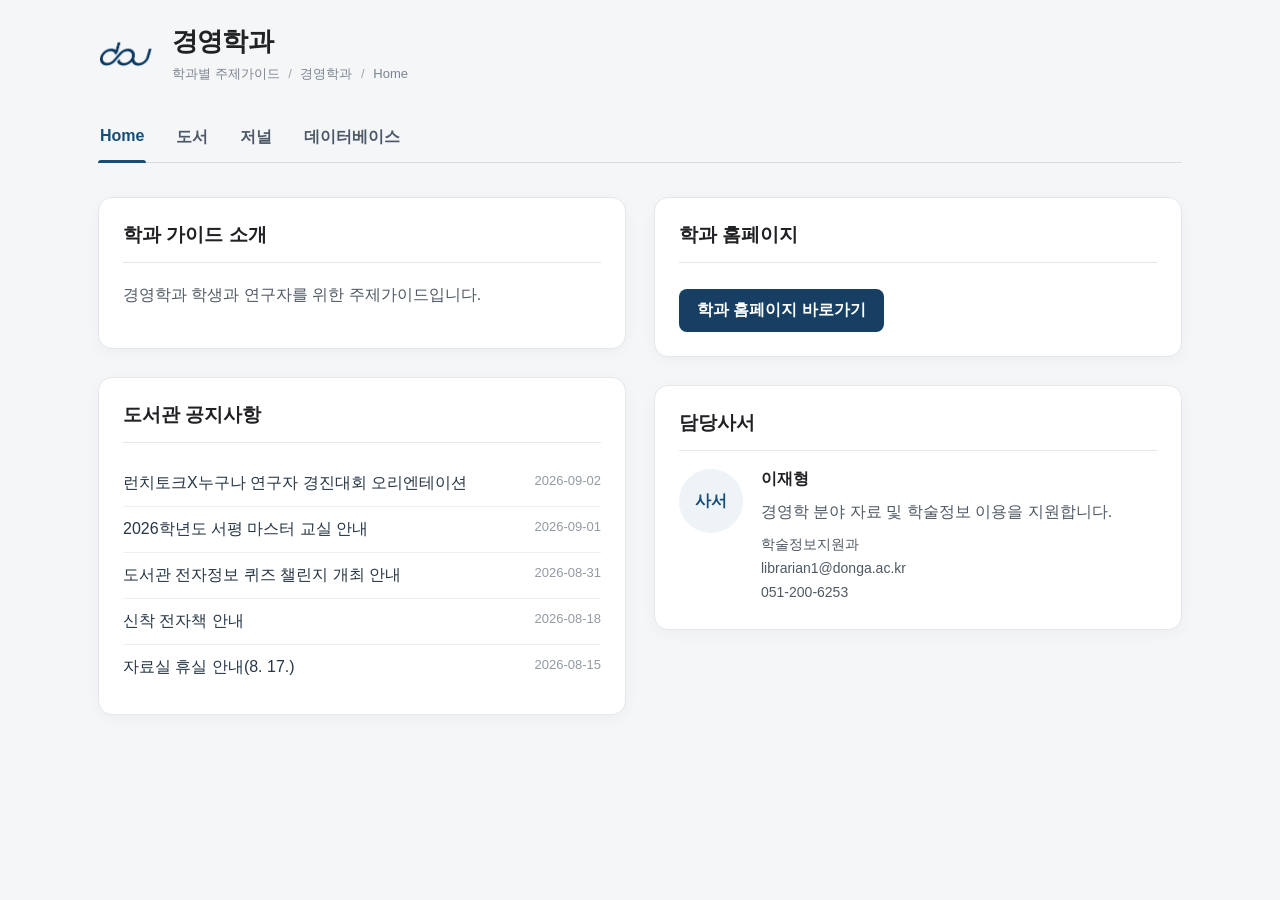
==== public/guide/business-administration/index.html @ 9e4f4339 "Initial subject guide prototype" ====
<!DOCTYPE html>
<html lang="ko">
<head>
    <meta charset="UTF-8">
    <meta name="viewport" content="width=device-width, initial-scale=1.0">

    <title>
경영학과 주제가이드
</title>

    <link rel="stylesheet" href="/static/css/style.css">
</head>

<body>

    <div class="site-container">

        <header class="site-header">

            <div class="guide-title-wrap">
                <div class="guide-logo">
                    <img src="/static/images/logo.png" alt="동아대학교">
                </div>

                <div>
                    <h1 class="guide-title">경영학과</h1>

                    <div class="breadcrumb">
                        학과별 주제가이드
                        <span>/</span>
                        경영학과
                        <span>/</span>
                        
Home

                    </div>
                </div>
            </div>

                <nav class="guide-nav">
                    <a href="/guide/business-administration/"
                    class="
active
">
                        Home
                    </a>

                    <a href="/guide/business-administration/book/"
                    class="">
                        도서
                    </a>

                    <a href="/guide/business-administration/journal/"
                    class="">
                        저널
                    </a>

                    <a href="/guide/business-administration/database/"
                    class="">
                        데이터베이스
                    </a>
             </nav>

        </header>

        <main class="main-content">
            

<div class="home-grid">

    <div class="home-column">

        <section class="content-card">
            <h2>학과 가이드 소개</h2>

            <p>
                경영학과 학생과 연구자를 위한 주제가이드입니다.
            </p>
        </section>


        <section class="content-card">
            <h2>도서관 공지사항</h2>

            <ul class="notice-list">

                
                <li>
                    <a
                        href="https://library.donga.ac.kr/community/notice/?pid=37751"
                        target="_blank"
                        rel="noopener"
                    >
                        런치토크X누구나 연구자 경진대회 오리엔테이션
                    </a>

                    <span>
                        2026-09-02
                    </span>
                </li>
                
                <li>
                    <a
                        href="https://library.donga.ac.kr/community/notice/?pid=37622"
                        target="_blank"
                        rel="noopener"
                    >
                        2026학년도 서평 마스터 교실 안내
                    </a>

                    <span>
                        2026-09-01
                    </span>
                </li>
                
                <li>
                    <a
                        href="https://library.donga.ac.kr/community/notice/?pid=37698"
                        target="_blank"
                        rel="noopener"
                    >
                        도서관 전자정보 퀴즈 챌린지 개최 안내
                    </a>

                    <span>
                        2026-08-31
                    </span>
                </li>
                
                <li>
                    <a
                        href="https://library.donga.ac.kr/community/notice/?pid=37528"
                        target="_blank"
                        rel="noopener"
                    >
                        신착 전자책 안내
                    </a>

                    <span>
                        2026-08-18
                    </span>
                </li>
                
                <li>
                    <a
                        href="https://library.donga.ac.kr/community/notice/?pid=37546"
                        target="_blank"
                        rel="noopener"
                    >
                        자료실 휴실 안내(8. 17.)
                    </a>

                    <span>
                        2026-08-15
                    </span>
                </li>
                

            </ul>
        </section>

    </div>


    <div class="home-column">

        <section class="content-card">
            <h2>학과 홈페이지</h2>

            <p>
                
            </p>

            <a
                class="primary-button"
                href="https://bus.donga.ac.kr/"
                target="_blank"
                rel="noopener"
            >
                학과 홈페이지 바로가기
            </a>
        </section>


        <section class="content-card">
            <h2>담당사서</h2>

            <div class="librarian-info">

                <div class="librarian-avatar">
                    사서
                </div>

                <div>
                    <strong>
                        이재형
                    </strong>

                    <p>
                        경영학 분야 자료 및 학술정보 이용을 지원합니다.
                    </p>

                    <p class="librarian-contact">
                        학술정보지원과<br>
                        librarian1@donga.ac.kr<br>
                        051-200-6253
                    </p>
                </div>

            </div>
        </section>

    </div>

</div>


        </main>

    </div>

</body>
</html>
---- static/css/style.css ----
* {
    box-sizing: border-box;
}


/* -------------------------
   기본
------------------------- */

body {
    margin: 0;

    font-family:
        -apple-system,
        BlinkMacSystemFont,
        "Segoe UI",
        "Noto Sans KR",
        Arial,
        sans-serif;

    background: #f4f6f8;
    color: #202124;
}

.site-container {
    max-width: 1140px;
    margin: 0 auto;
    padding: 24px 28px 60px;
}


/* -------------------------
   상단 영역
------------------------- */

.site-header {
    margin-bottom: 34px;
}

.guide-title-wrap {
    display: flex;
    align-items: center;
    gap: 18px;
}

.guide-logo {
    width: 56px;
    flex-shrink: 0;
}

.guide-logo img {
    display: block;
    width: 56px;
    height: auto;
}

.guide-title {
    margin: 0;

    font-size: 26px;
    font-weight: 700;

    letter-spacing: -0.8px;
}

.breadcrumb {
    margin-top: 6px;

    font-size: 13px;
    color: #7b8490;
}

.breadcrumb span {
    margin: 0 5px;
    color: #a0a6ad;
}


/* -------------------------
   상단 탭 메뉴
------------------------- */

.guide-nav {
    display: flex;
    gap: 28px;

    margin-top: 32px;

    border-bottom: 1px solid #d9dde2;
}

.guide-nav a {
    position: relative;

    display: inline-block;

    padding: 12px 2px 14px;

    font-size: 16px;
    font-weight: 600;

    color: #4d5966;

    text-decoration: none;
}

.guide-nav a:hover {
    color: #174e78;
}

.guide-nav a.active {
    color: #174e78;
}

.guide-nav a.active::after {
    content: "";

    position: absolute;

    left: 0;
    right: 0;
    bottom: -1px;

    height: 3px;

    background: #174e78;

    border-radius: 3px 3px 0 0;
}


/* -------------------------
   본문 공통
------------------------- */

.main-content {
    width: 100%;
}

.content-section {
    background: #ffffff;

    border: 1px solid #e4e7eb;
    border-radius: 14px;

    padding: 24px;

    box-shadow:
        0 4px 16px rgba(0, 0, 0, 0.035);
}

.content-section h2 {
    margin-top: 0;
    font-size: 20px;
}


/* -------------------------
   공통 카드
------------------------- */

.content-card {
    background: #ffffff;

    border: 1px solid #e4e7eb;
    border-radius: 14px;

    padding: 24px;

    box-shadow:
        0 4px 16px rgba(0, 0, 0, 0.035);
}

.content-card h2 {
    margin: 0 0 18px;
    padding-bottom: 14px;

    font-size: 19px;
    font-weight: 700;

    border-bottom: 1px solid #e5e8eb;
}

.content-card p {
    line-height: 1.7;
    color: #4f5964;
}


/* -------------------------
   Home
------------------------- */

.home-grid {
    display: grid;

    grid-template-columns:
        minmax(0, 1fr)
        minmax(0, 1fr);

    gap: 28px;

    align-items: start;
}

.home-column {
    display: flex;
    flex-direction: column;
    gap: 28px;
}


/* -------------------------
   공지사항
------------------------- */

.notice-list {
    list-style: none;

    margin: 0;
    padding: 0;
}

.notice-list li {
    display: flex;

    justify-content: space-between;
    gap: 20px;

    padding: 12px 0;

    border-bottom: 1px solid #edf0f2;
}

.notice-list li:last-child {
    border-bottom: 0;
}

.notice-list a {
    color: #263645;
    text-decoration: none;
}

.notice-list a:hover {
    text-decoration: underline;
}

.notice-list span {
    flex-shrink: 0;

    font-size: 13px;
    color: #929aa3;
}


/* -------------------------
   버튼
------------------------- */

.primary-button {
    display: inline-block;

    margin-top: 8px;

    padding: 11px 18px;

    background: #173f63;
    color: #ffffff;

    border-radius: 8px;

    font-weight: 600;

    text-decoration: none;
}

.primary-button:hover {
    background: #102f4c;
}


/* -------------------------
   담당사서
------------------------- */

.librarian-info {
    display: flex;

    gap: 18px;

    align-items: flex-start;
}

.librarian-avatar {
    display: flex;

    align-items: center;
    justify-content: center;

    flex: 0 0 64px;

    height: 64px;

    border-radius: 50%;

    background: #eef3f7;

    color: #174e78;
    font-weight: 700;
}

.librarian-info p {
    margin: 8px 0 0;
}

.librarian-contact {
    font-size: 14px;
    color: #68737e;
}


/* -------------------------
   저널 페이지 소개
------------------------- */

.page-intro {
    margin-bottom: 20px;
}

.page-intro p {
    margin: 0;

    font-size: 20px;
    line-height: 1.6;

    color: #202124;
}


/* -------------------------
   저널 페이지 레이아웃
------------------------- */

.journal-layout {
    display: grid;

    grid-template-columns:
        minmax(0, 1fr)
        minmax(0, 1fr);

    gap: 44px;

    align-items: start;
}

.journal-left,
.journal-right {
    display: flex;
    flex-direction: column;

    gap: 28px;
}


/* -------------------------
   저널 검색
------------------------- */

.journal-search-card {
    min-height: 165px;
}

.card-description {
    margin: 0 0 16px;

    font-size: 14px;
    color: #68737e;
}

.journal-search-form {
    display: flex;

    width: 100%;
}

.journal-search-form input[type="text"] {
    flex: 1;

    min-width: 0;

    padding: 13px 14px;

    border: 1px solid #cfd6dd;
    border-right: 0;

    border-radius: 8px 0 0 8px;

    background: #ffffff;

    font-size: 14px;

    outline: none;
}

.journal-search-form input[type="text"]:focus {
    border-color: #174e78;
}

.journal-search-form button {
    flex: 0 0 72px;

    border: 0;

    border-radius: 0 8px 8px 0;

    background: #173f63;
    color: #ffffff;

    font-size: 14px;
    font-weight: 600;

    cursor: pointer;
}

.journal-search-form button:hover {
    background: #102f4c;
}


/* -------------------------
   저널 카드 그리드
------------------------- */

.journal-card-grid {
    display: grid;

    grid-template-columns:
        repeat(2, minmax(0, 1fr));

    gap: 14px;
}

.journal-card {
    display: block;

    padding: 17px 16px;

    background: #ffffff;

    border: 1px solid #dfe5ea;
    border-radius: 11px;

    color: inherit;

    text-decoration: none;

    transition:
        border-color 0.15s ease,
        box-shadow 0.15s ease,
        transform 0.15s ease;
}

.journal-card:hover {
    border-color: #b9c8d4;

    box-shadow:
        0 5px 14px rgba(0, 0, 0, 0.05);

    transform: translateY(-1px);
}

.journal-card-header {
    display: flex;

    align-items: flex-start;
    justify-content: space-between;

    gap: 10px;
}

.journal-card h3 {
    margin: 0;

    font-size: 16px;
    line-height: 1.45;

    color: #124d7b;
}

.journal-publisher {
    margin: 12px 0 10px;

    font-size: 13px;

    color: #68737e;
}

.journal-meta {
    display: flex;

    flex-wrap: wrap;

    gap: 8px 16px;

    font-size: 12px;

    color: #8a939c;
}

.journal-meta strong {
    margin-right: 4px;

    color: #4d5966;
}


/* -------------------------
   KCI 배지
------------------------- */

.kci-badge {
    flex-shrink: 0;

    padding: 4px 8px;

    border-radius: 999px;

    background: #edf4fa;

    font-size: 12px;
    font-weight: 700;

    color: #174e78;
}


/* -------------------------
   빈 데이터 안내
------------------------- */

.empty-message {
    grid-column: 1 / -1;

    margin: 0;

    color: #7a838d;
}


/* -------------------------
   반응형
------------------------- */

@media (max-width: 900px) {

    .journal-layout,
    .database-layout {
        grid-template-columns: 1fr;

        gap: 28px;
    }

}


@media (max-width: 820px) {

    .home-grid {
        grid-template-columns: 1fr;
    }

}


@media (max-width: 768px) {

    .site-container {
        padding: 20px 18px 40px;
    }

    .guide-title-wrap {
        align-items: flex-start;
    }

    .guide-logo {
        width: 42px;
    }

    .guide-logo img {
        width: 42px;
    }

    .guide-title {
        font-size: 22px;
    }

    .guide-nav {
        gap: 18px;

        overflow-x: auto;
    }

    .guide-nav a {
        white-space: nowrap;
    }

}


@media (max-width: 620px) {

    .journal-card-grid {
        grid-template-columns: 1fr;
    }

}

/* -------------------------
   Database Page
------------------------- */

.database-layout {
    display: grid;

    grid-template-columns:
        minmax(0, 1fr)
        minmax(0, 1fr);

    gap: 52px;

    align-items: start;
}


.database-list {
    display: flex;
    flex-direction: column;
}


.database-item {
    padding: 14px 0 20px;

    border-bottom: 1px solid #e5e8eb;
}

.database-item:first-child {
    padding-top: 14px;
}

.database-item:last-child {
    padding-bottom: 0;
    border-bottom: 0;
}


.database-title-row {
    display: flex;

    align-items: center;

    gap: 14px;

    width: fit-content;

    color: #124d7b;

    text-decoration: none;
}


.database-title-row:hover .database-name {
    text-decoration: underline;
}


.database-logo {
    display: block;

    width: 96px;
    max-height: 36px;

    object-fit: contain;
    object-position: left center;
}


.database-name {
    font-size: 16px;
    line-height: 1.4;
}


.database-description {
    margin: 12px 0 12px;

    font-size: 14px;
    line-height: 1.6;

    color: #4f5964;
}


.database-meta {
    margin: 0;
}


.database-meta div {
    display: flex;

    gap: 10px;

    margin-top: 5px;

    font-size: 13px;
    line-height: 1.5;
}


.database-meta dt {
    flex: 0 0 32px;

    margin: 0;

    font-weight: 700;

    color: #35414d;
}


.database-meta dd {
    margin: 0;

    color: #67717b;
}
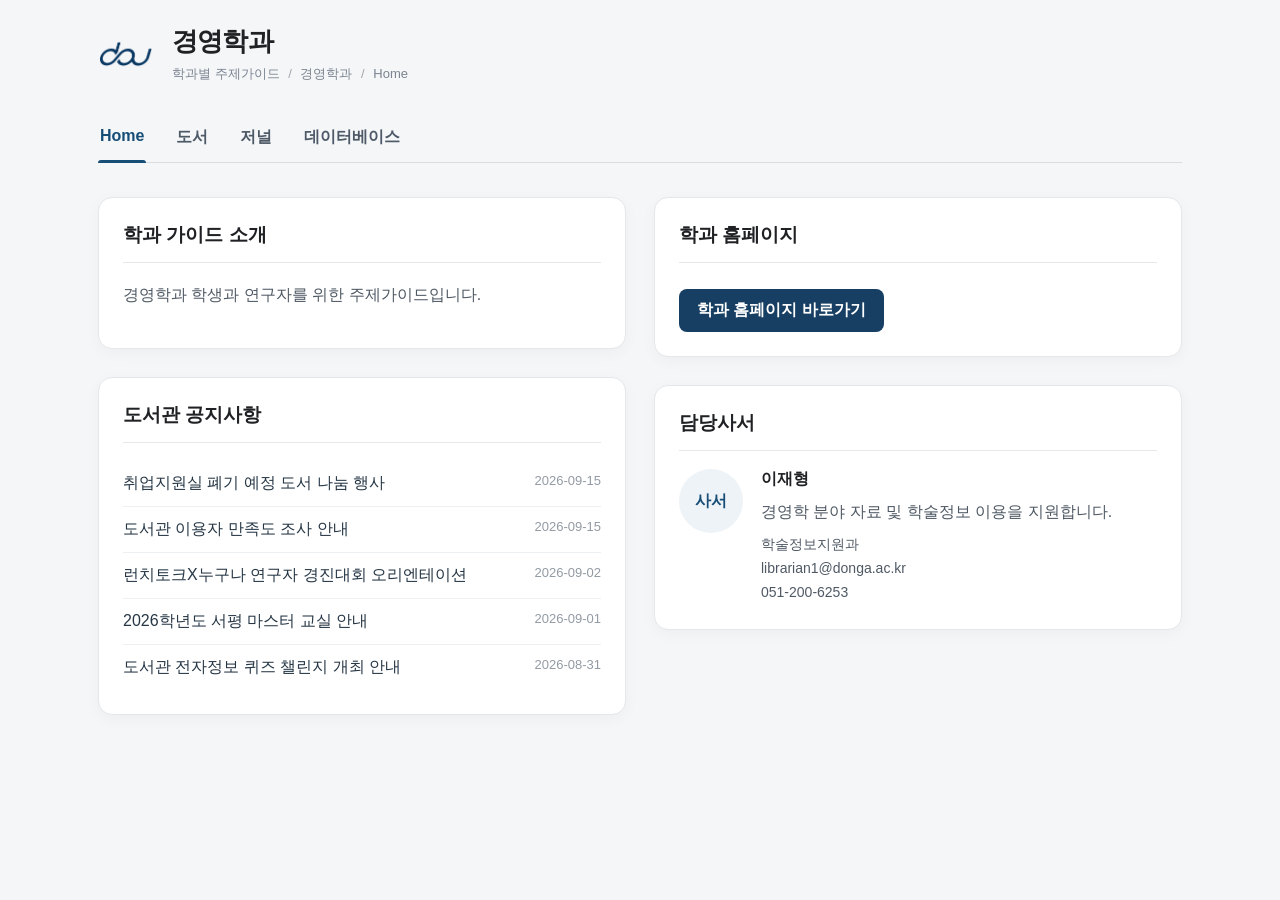
==== commit 39bb1fee: "Update subject guide" ====
--- a/public/guide/business-administration/index.html
+++ b/public/guide/business-administration/index.html
@@ -87,6 +87,34 @@
                 
                 <li>
                     <a
+                        href="https://library.donga.ac.kr/community/notice/?pid=38043"
+                        target="_blank"
+                        rel="noopener"
+                    >
+                        취업지원실 폐기 예정 도서 나눔 행사
+                    </a>
+
+                    <span>
+                        2026-09-15
+                    </span>
+                </li>
+                
+                <li>
+                    <a
+                        href="https://library.donga.ac.kr/community/notice/?pid=38039"
+                        target="_blank"
+                        rel="noopener"
+                    >
+                        도서관 이용자 만족도 조사 안내
+                    </a>
+
+                    <span>
+                        2026-09-15
+                    </span>
+                </li>
+                
+                <li>
+                    <a
                         href="https://library.donga.ac.kr/community/notice/?pid=37751"
                         target="_blank"
                         rel="noopener"
@@ -124,34 +152,6 @@
 
                     <span>
                         2026-08-31
-                    </span>
-                </li>
-                
-                <li>
-                    <a
-                        href="https://library.donga.ac.kr/community/notice/?pid=37528"
-                        target="_blank"
-                        rel="noopener"
-                    >
-                        신착 전자책 안내
-                    </a>
-
-                    <span>
-                        2026-08-18
-                    </span>
-                </li>
-                
-                <li>
-                    <a
-                        href="https://library.donga.ac.kr/community/notice/?pid=37546"
-                        target="_blank"
-                        rel="noopener"
-                    >
-                        자료실 휴실 안내(8. 17.)
-                    </a>
-
-                    <span>
-                        2026-08-15
                     </span>
                 </li>
                 
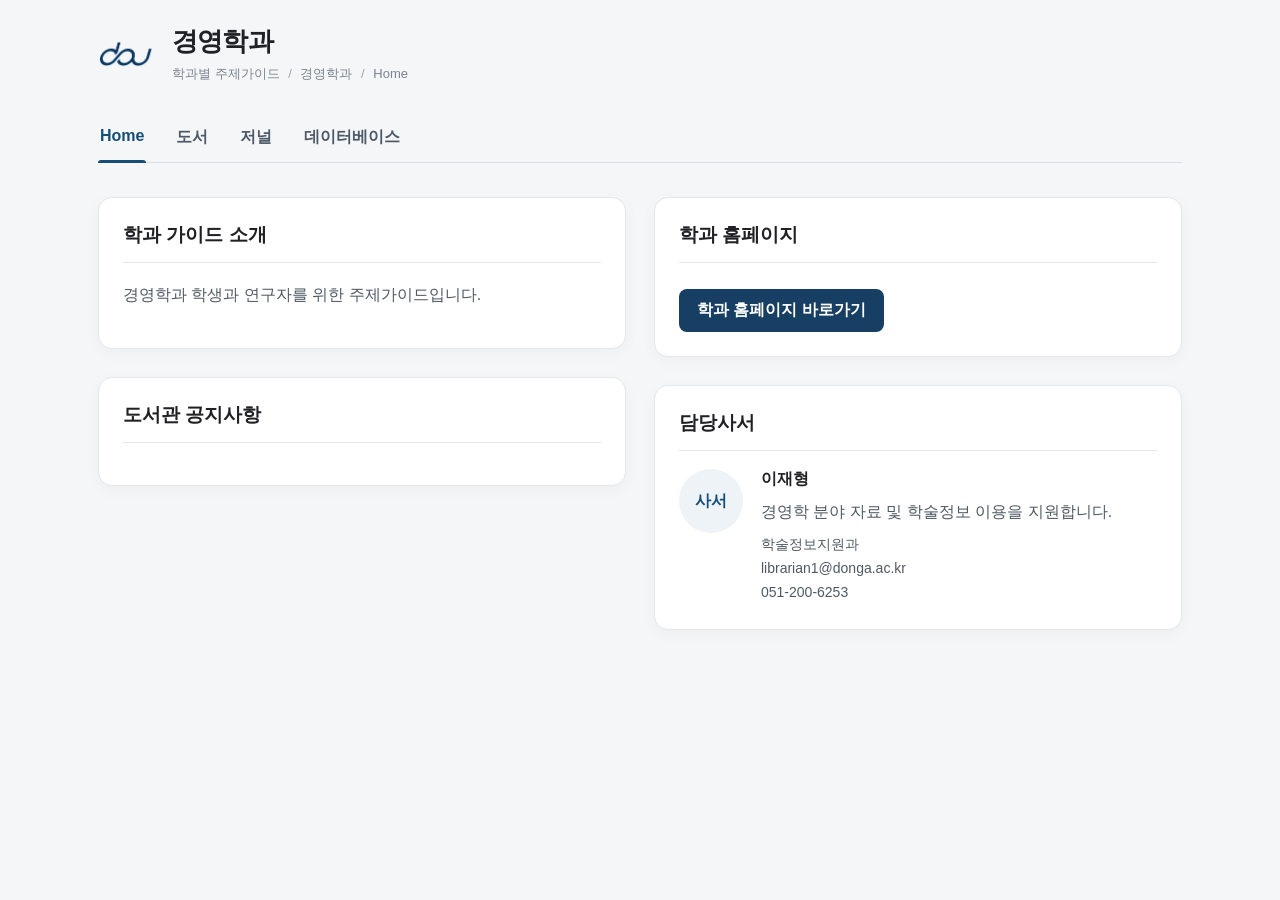
==== commit bf0a7b05: "도서페이지완료" ====
--- a/public/guide/business-administration/index.html
+++ b/public/guide/business-administration/index.html
@@ -26,7 +26,7 @@
                     <h1 class="guide-title">경영학과</h1>
 
                     <div class="breadcrumb">
-                        학과별 주제가이드
+                        <a href="/guide/">학과별 주제가이드</a>
                         <span>/</span>
                         경영학과
                         <span>/</span>
@@ -84,76 +84,6 @@
 
             <ul class="notice-list">
 
-                
-                <li>
-                    <a
-                        href="https://library.donga.ac.kr/community/notice/?pid=38043"
-                        target="_blank"
-                        rel="noopener"
-                    >
-                        취업지원실 폐기 예정 도서 나눔 행사
-                    </a>
-
-                    <span>
-                        2026-09-15
-                    </span>
-                </li>
-                
-                <li>
-                    <a
-                        href="https://library.donga.ac.kr/community/notice/?pid=38039"
-                        target="_blank"
-                        rel="noopener"
-                    >
-                        도서관 이용자 만족도 조사 안내
-                    </a>
-
-                    <span>
-                        2026-09-15
-                    </span>
-                </li>
-                
-                <li>
-                    <a
-                        href="https://library.donga.ac.kr/community/notice/?pid=37751"
-                        target="_blank"
-                        rel="noopener"
-                    >
-                        런치토크X누구나 연구자 경진대회 오리엔테이션
-                    </a>
-
-                    <span>
-                        2026-09-02
-                    </span>
-                </li>
-                
-                <li>
-                    <a
-                        href="https://library.donga.ac.kr/community/notice/?pid=37622"
-                        target="_blank"
-                        rel="noopener"
-                    >
-                        2026학년도 서평 마스터 교실 안내
-                    </a>
-
-                    <span>
-                        2026-09-01
-                    </span>
-                </li>
-                
-                <li>
-                    <a
-                        href="https://library.donga.ac.kr/community/notice/?pid=37698"
-                        target="_blank"
-                        rel="noopener"
-                    >
-                        도서관 전자정보 퀴즈 챌린지 개최 안내
-                    </a>
-
-                    <span>
-                        2026-08-31
-                    </span>
-                </li>
                 
 
             </ul>
--- a/static/css/style.css
+++ b/static/css/style.css
@@ -1,15 +1,13 @@
+/* =========================================================
+   공통
+   ========================================================= */
+
 * {
     box-sizing: border-box;
 }
 
-
-/* -------------------------
-   기본
-------------------------- */
-
 body {
     margin: 0;
-
     font-family:
         -apple-system,
         BlinkMacSystemFont,
@@ -17,21 +15,25 @@
         "Noto Sans KR",
         Arial,
         sans-serif;
-
     background: #f4f6f8;
     color: #202124;
 }
 
 .site-container {
+    width: 100%;
     max-width: 1140px;
     margin: 0 auto;
     padding: 24px 28px 60px;
 }
 
-
-/* -------------------------
+.main-content {
+    width: 100%;
+}
+
+
+/* =========================================================
    상단 영역
-------------------------- */
+   ========================================================= */
 
 .site-header {
     margin-bottom: 34px;
@@ -56,16 +58,13 @@
 
 .guide-title {
     margin: 0;
-
     font-size: 26px;
     font-weight: 700;
-
     letter-spacing: -0.8px;
 }
 
 .breadcrumb {
     margin-top: 6px;
-
     font-size: 13px;
     color: #7b8490;
 }
@@ -75,78 +74,66 @@
     color: #a0a6ad;
 }
 
-
-/* -------------------------
+.breadcrumb a {
+    color: inherit;
+    text-decoration: none;
+}
+
+.breadcrumb a:hover {
+    color: #174e78;
+    text-decoration: underline;
+}
+
+
+/* =========================================================
    상단 탭 메뉴
-------------------------- */
+   ========================================================= */
 
 .guide-nav {
     display: flex;
     gap: 28px;
-
     margin-top: 32px;
-
     border-bottom: 1px solid #d9dde2;
 }
 
 .guide-nav a {
     position: relative;
-
     display: inline-block;
-
     padding: 12px 2px 14px;
-
     font-size: 16px;
     font-weight: 600;
-
     color: #4d5966;
-
     text-decoration: none;
 }
 
-.guide-nav a:hover {
-    color: #174e78;
-}
-
+.guide-nav a:hover,
 .guide-nav a.active {
     color: #174e78;
 }
 
 .guide-nav a.active::after {
     content: "";
-
     position: absolute;
-
     left: 0;
     right: 0;
     bottom: -1px;
-
     height: 3px;
-
     background: #174e78;
-
     border-radius: 3px 3px 0 0;
 }
 
 
-/* -------------------------
-   본문 공통
-------------------------- */
-
-.main-content {
-    width: 100%;
-}
-
-.content-section {
+/* =========================================================
+   공통 본문 / 카드
+   ========================================================= */
+
+.content-section,
+.content-card {
     background: #ffffff;
-
     border: 1px solid #e4e7eb;
     border-radius: 14px;
-
     padding: 24px;
-
-    box-shadow:
-        0 4px 16px rgba(0, 0, 0, 0.035);
+    box-shadow: 0 4px 16px rgba(0, 0, 0, 0.035);
 }
 
 .content-section h2 {
@@ -154,30 +141,11 @@
     font-size: 20px;
 }
 
-
-/* -------------------------
-   공통 카드
-------------------------- */
-
-.content-card {
-    background: #ffffff;
-
-    border: 1px solid #e4e7eb;
-    border-radius: 14px;
-
-    padding: 24px;
-
-    box-shadow:
-        0 4px 16px rgba(0, 0, 0, 0.035);
-}
-
 .content-card h2 {
     margin: 0 0 18px;
     padding-bottom: 14px;
-
     font-size: 19px;
     font-weight: 700;
-
     border-bottom: 1px solid #e5e8eb;
 }
 
@@ -186,20 +154,34 @@
     color: #4f5964;
 }
 
-
-/* -------------------------
+.page-intro {
+    margin-bottom: 20px;
+}
+
+.page-intro p {
+    margin: 0;
+    font-size: 20px;
+    line-height: 1.6;
+    color: #202124;
+}
+
+.empty-message {
+    grid-column: 1 / -1;
+    margin: 0;
+    color: #7a838d;
+}
+
+
+/* =========================================================
    Home
-------------------------- */
+   ========================================================= */
 
 .home-grid {
     display: grid;
-
     grid-template-columns:
         minmax(0, 1fr)
         minmax(0, 1fr);
-
     gap: 28px;
-
     align-items: start;
 }
 
@@ -210,25 +192,19 @@
 }
 
 
-/* -------------------------
-   공지사항
-------------------------- */
+/* 공지사항 */
 
 .notice-list {
     list-style: none;
-
     margin: 0;
     padding: 0;
 }
 
 .notice-list li {
     display: flex;
-
     justify-content: space-between;
     gap: 20px;
-
     padding: 12px 0;
-
     border-bottom: 1px solid #edf0f2;
 }
 
@@ -247,30 +223,21 @@
 
 .notice-list span {
     flex-shrink: 0;
-
     font-size: 13px;
     color: #929aa3;
 }
 
 
-/* -------------------------
-   버튼
-------------------------- */
+/* 버튼 */
 
 .primary-button {
     display: inline-block;
-
     margin-top: 8px;
-
     padding: 11px 18px;
-
     background: #173f63;
     color: #ffffff;
-
     border-radius: 8px;
-
     font-weight: 600;
-
     text-decoration: none;
 }
 
@@ -279,32 +246,22 @@
 }
 
 
-/* -------------------------
-   담당사서
-------------------------- */
+/* 담당사서 */
 
 .librarian-info {
     display: flex;
-
     gap: 18px;
-
     align-items: flex-start;
 }
 
 .librarian-avatar {
     display: flex;
-
     align-items: center;
     justify-content: center;
-
     flex: 0 0 64px;
-
     height: 64px;
-
     border-radius: 50%;
-
     background: #eef3f7;
-
     color: #174e78;
     font-weight: 700;
 }
@@ -319,37 +276,16 @@
 }
 
 
-/* -------------------------
-   저널 페이지 소개
-------------------------- */
-
-.page-intro {
-    margin-bottom: 20px;
-}
-
-.page-intro p {
-    margin: 0;
-
-    font-size: 20px;
-    line-height: 1.6;
-
-    color: #202124;
-}
-
-
-/* -------------------------
-   저널 페이지 레이아웃
-------------------------- */
+/* =========================================================
+   Journal
+   ========================================================= */
 
 .journal-layout {
     display: grid;
-
     grid-template-columns:
         minmax(0, 1fr)
         minmax(0, 1fr);
-
     gap: 44px;
-
     align-items: start;
 }
 
@@ -357,14 +293,11 @@
 .journal-right {
     display: flex;
     flex-direction: column;
-
     gap: 28px;
 }
 
 
-/* -------------------------
-   저널 검색
-------------------------- */
+/* 저널 검색 */
 
 .journal-search-card {
     min-height: 165px;
@@ -372,33 +305,24 @@
 
 .card-description {
     margin: 0 0 16px;
-
     font-size: 14px;
     color: #68737e;
 }
 
 .journal-search-form {
     display: flex;
-
     width: 100%;
 }
 
 .journal-search-form input[type="text"] {
     flex: 1;
-
     min-width: 0;
-
     padding: 13px 14px;
-
     border: 1px solid #cfd6dd;
     border-right: 0;
-
     border-radius: 8px 0 0 8px;
-
     background: #ffffff;
-
     font-size: 14px;
-
     outline: none;
 }
 
@@ -408,17 +332,12 @@
 
 .journal-search-form button {
     flex: 0 0 72px;
-
     border: 0;
-
     border-radius: 0 8px 8px 0;
-
     background: #173f63;
     color: #ffffff;
-
     font-size: 14px;
     font-weight: 600;
-
     cursor: pointer;
 }
 
@@ -427,33 +346,24 @@
 }
 
 
-/* -------------------------
-   저널 카드 그리드
-------------------------- */
+/* 저널 카드 */
 
 .journal-card-grid {
     display: grid;
-
     grid-template-columns:
         repeat(2, minmax(0, 1fr));
-
     gap: 14px;
 }
 
 .journal-card {
     display: block;
-
+    min-width: 0;
     padding: 17px 16px;
-
     background: #ffffff;
-
     border: 1px solid #dfe5ea;
     border-radius: 11px;
-
     color: inherit;
-
     text-decoration: none;
-
     transition:
         border-color 0.15s ease,
         box-shadow 0.15s ease,
@@ -462,185 +372,76 @@
 
 .journal-card:hover {
     border-color: #b9c8d4;
-
-    box-shadow:
-        0 5px 14px rgba(0, 0, 0, 0.05);
-
+    box-shadow: 0 5px 14px rgba(0, 0, 0, 0.05);
     transform: translateY(-1px);
 }
 
 .journal-card-header {
     display: flex;
-
     align-items: flex-start;
     justify-content: space-between;
-
     gap: 10px;
 }
 
 .journal-card h3 {
     margin: 0;
-
     font-size: 16px;
     line-height: 1.45;
-
     color: #124d7b;
 }
 
 .journal-publisher {
     margin: 12px 0 10px;
-
     font-size: 13px;
-
     color: #68737e;
 }
 
 .journal-meta {
     display: flex;
-
     flex-wrap: wrap;
-
     gap: 8px 16px;
-
     font-size: 12px;
-
     color: #8a939c;
 }
 
 .journal-meta strong {
     margin-right: 4px;
-
     color: #4d5966;
 }
-
-
-/* -------------------------
-   KCI 배지
-------------------------- */
 
 .kci-badge {
     flex-shrink: 0;
-
     padding: 4px 8px;
-
     border-radius: 999px;
-
     background: #edf4fa;
-
     font-size: 12px;
     font-weight: 700;
-
     color: #174e78;
 }
 
 
-/* -------------------------
-   빈 데이터 안내
-------------------------- */
-
-.empty-message {
-    grid-column: 1 / -1;
-
-    margin: 0;
-
-    color: #7a838d;
-}
-
-
-/* -------------------------
-   반응형
-------------------------- */
-
-@media (max-width: 900px) {
-
-    .journal-layout,
-    .database-layout {
-        grid-template-columns: 1fr;
-
-        gap: 28px;
-    }
-
-}
-
-
-@media (max-width: 820px) {
-
-    .home-grid {
-        grid-template-columns: 1fr;
-    }
-
-}
-
-
-@media (max-width: 768px) {
-
-    .site-container {
-        padding: 20px 18px 40px;
-    }
-
-    .guide-title-wrap {
-        align-items: flex-start;
-    }
-
-    .guide-logo {
-        width: 42px;
-    }
-
-    .guide-logo img {
-        width: 42px;
-    }
-
-    .guide-title {
-        font-size: 22px;
-    }
-
-    .guide-nav {
-        gap: 18px;
-
-        overflow-x: auto;
-    }
-
-    .guide-nav a {
-        white-space: nowrap;
-    }
-
-}
-
-
-@media (max-width: 620px) {
-
-    .journal-card-grid {
-        grid-template-columns: 1fr;
-    }
-
-}
-
-/* -------------------------
-   Database Page
-------------------------- */
+/* =========================================================
+   Database
+   ========================================================= */
 
 .database-layout {
     display: grid;
-
     grid-template-columns:
         minmax(0, 1fr)
         minmax(0, 1fr);
-
     gap: 52px;
-
     align-items: start;
 }
 
-
 .database-list {
     display: flex;
     flex-direction: column;
-}
-
+    min-width: 0;
+}
 
 .database-item {
+    min-width: 0;
     padding: 14px 0 20px;
-
     border-bottom: 1px solid #e5e8eb;
 }
 
@@ -653,84 +454,625 @@
     border-bottom: 0;
 }
 
-
 .database-title-row {
     display: flex;
-
     align-items: center;
-
     gap: 14px;
-
-    width: fit-content;
-
+    max-width: 100%;
     color: #124d7b;
-
     text-decoration: none;
 }
-
 
 .database-title-row:hover .database-name {
     text-decoration: underline;
 }
 
-
 .database-logo {
     display: block;
-
+    flex: 0 0 96px;
     width: 96px;
     max-height: 36px;
-
     object-fit: contain;
     object-position: left center;
 }
 
-
 .database-name {
+    min-width: 0;
     font-size: 16px;
     line-height: 1.4;
-}
-
+    overflow-wrap: anywhere;
+}
 
 .database-description {
-    margin: 12px 0 12px;
-
+    margin: 12px 0;
     font-size: 14px;
     line-height: 1.6;
-
     color: #4f5964;
 }
 
-
 .database-meta {
     margin: 0;
 }
 
-
 .database-meta div {
     display: flex;
-
     gap: 10px;
-
     margin-top: 5px;
-
     font-size: 13px;
     line-height: 1.5;
 }
 
-
 .database-meta dt {
     flex: 0 0 32px;
-
-    margin: 0;
-
+    margin: 0;
     font-weight: 700;
-
     color: #35414d;
 }
 
-
 .database-meta dd {
-    margin: 0;
-
+    min-width: 0;
+    margin: 0;
     color: #67717b;
+}
+
+/* =========================================================
+   Book
+   ========================================================= */
+
+.book-layout {
+    display: grid;
+    grid-template-columns:
+        minmax(0, 0.95fr)
+        minmax(0, 1.05fr);
+    gap: 40px;
+    align-items: start;
+}
+
+.book-left,
+.book-right {
+    display: flex;
+    flex-direction: column;
+    gap: 24px;
+}
+
+
+/* 도서 검색 */
+
+.book-search-form {
+    display: flex;
+    width: 100%;
+}
+
+.book-search-form input[type="text"] {
+    flex: 1;
+    min-width: 0;
+    padding: 13px 14px;
+    border: 1px solid #cfd6dd;
+    border-right: 0;
+    border-radius: 8px 0 0 8px;
+    background: #ffffff;
+    font-size: 14px;
+    outline: none;
+}
+
+.book-search-form input[type="text"]:focus {
+    border-color: #174e78;
+}
+
+.book-search-form button {
+    flex: 0 0 72px;
+    border: 0;
+    border-radius: 0 8px 8px 0;
+    background: #173f63;
+    color: #ffffff;
+    font-size: 14px;
+    font-weight: 600;
+    cursor: pointer;
+}
+
+.book-search-form button:hover {
+    background: #102f4c;
+}
+
+
+/* 주제별 도서 브라우징 */
+
+.book-subject-list {
+    display: flex;
+    flex-wrap: wrap;
+    gap: 10px;
+}
+
+.book-subject-link {
+    display: inline-flex;
+    align-items: center;
+    gap: 7px;
+    padding: 11px 14px;
+    border: 1px solid #e4e8ec;
+    border-radius: 9px;
+    background: #f8fafb;
+    color: #174e78;
+    text-decoration: none;
+    font-size: 14px;
+    font-weight: 600;
+}
+
+.book-subject-link:hover {
+    border-color: #b9c8d4;
+    background: #f2f6f8;
+}
+
+.book-subject-code {
+    font-weight: 700;
+}
+
+
+/* 도서 찾는 방법 */
+
+.book-video-wrap {
+    position: relative;
+    width: 100%;
+    padding-top: 56.25%;
+    overflow: hidden;
+    border-radius: 10px;
+    background: #e9edf1;
+}
+
+.book-video-wrap iframe {
+    position: absolute;
+    inset: 0;
+    width: 100%;
+    height: 100%;
+    border: 0;
+}
+
+
+/* 희망도서 */
+
+.book-request-content {
+    display: flex;
+    flex-direction: column;
+    align-items: flex-start;
+}
+
+.book-request-content h2 {
+    width: 100%;
+}
+
+.book-request-content p {
+    margin: 0 0 8px;
+}
+
+
+/* 신착도서 */
+
+.book-new-info {
+    margin-bottom: 18px;
+    padding: 13px 14px;
+    border-radius: 9px;
+    background: #f4f6f8;
+    font-size: 13px;
+    color: #5f6a75;
+}
+
+.new-book-grid {
+    display: grid;
+    grid-template-columns:
+        repeat(2, minmax(0, 1fr));
+    gap: 14px;
+}
+
+.new-book-card {
+    min-width: 0;
+    padding: 18px 16px;
+    border: 1px solid #e0e5e9;
+    border-radius: 11px;
+    background: #ffffff;
+}
+
+.new-book-card h3 {
+    margin: 0 0 16px;
+    font-size: 15px;
+    line-height: 1.5;
+    color: #202124;
+}
+
+.new-book-card h3 a {
+    color: #174e78;
+    text-decoration: none;
+}
+
+.new-book-card h3 a:hover {
+    text-decoration: underline;
+}
+
+.new-book-meta {
+    margin: 0;
+}
+
+.new-book-meta div {
+    display: flex;
+    gap: 8px;
+    margin-top: 6px;
+    font-size: 12px;
+    line-height: 1.5;
+}
+
+.new-book-meta dt {
+    flex: 0 0 48px;
+    margin: 0;
+    font-weight: 700;
+    color: #4d5966;
+}
+
+.new-book-meta dd {
+    min-width: 0;
+    margin: 0;
+    color: #7b8490;
+}
+/* =========================================================
+   학과별 주제가이드 목록
+   ========================================================= */
+
+.directory-header {
+    margin-bottom: 32px;
+}
+
+.directory-brand {
+    display: flex;
+    align-items: center;
+    gap: 18px;
+}
+
+.directory-logo {
+    width: 56px;
+    height: auto;
+}
+
+.directory-brand h1 {
+    margin: 0;
+    font-size: 27px;
+    font-weight: 700;
+    letter-spacing: -0.8px;
+}
+
+.directory-brand p {
+    margin: 6px 0 0;
+    font-size: 14px;
+    color: #7b8490;
+}
+
+
+/* 목록 페이지 소개 */
+
+.guide-directory-hero {
+    margin-bottom: 24px;
+    padding: 28px 30px;
+    background: #ffffff;
+    border: 1px solid #e4e7eb;
+    border-radius: 14px;
+    box-shadow: 0 4px 16px rgba(0, 0, 0, 0.035);
+}
+
+.guide-directory-hero h2 {
+    margin: 0 0 10px;
+    font-size: 22px;
+}
+
+.guide-directory-hero p {
+    margin: 0;
+    line-height: 1.7;
+    color: #68737e;
+}
+
+
+/* 검색 */
+
+.guide-search-wrap {
+    margin-bottom: 22px;
+}
+
+.guide-search-wrap input {
+    width: 100%;
+    padding: 14px 16px;
+    border: 1px solid #cfd6dd;
+    border-radius: 10px;
+    background: #ffffff;
+    font-size: 15px;
+    outline: none;
+}
+
+.guide-search-wrap input:focus {
+    border-color: #174e78;
+    box-shadow: 0 0 0 3px rgba(23, 78, 120, 0.08);
+}
+
+
+/* 아코디언 */
+
+.guide-accordion {
+    display: flex;
+    flex-direction: column;
+    gap: 12px;
+}
+
+.guide-accordion-item {
+    overflow: hidden;
+    background: #ffffff;
+    border: 1px solid #e1e6eb;
+    border-radius: 12px;
+}
+
+.guide-accordion-button {
+    display: flex;
+    align-items: center;
+    justify-content: space-between;
+    gap: 16px;
+    width: 100%;
+    padding: 18px 20px;
+    border: 0;
+    background: #ffffff;
+    color: #263645;
+    font-size: 17px;
+    font-weight: 700;
+    text-align: left;
+    cursor: pointer;
+}
+
+.guide-accordion-button:hover {
+    background: #f8fafb;
+}
+
+.guide-accordion-meta {
+    display: flex;
+    align-items: center;
+    flex-shrink: 0;
+    gap: 14px;
+    font-size: 13px;
+    font-weight: 500;
+    color: #89939d;
+}
+
+.guide-accordion-icon {
+    display: inline-flex;
+    align-items: center;
+    justify-content: center;
+    width: 24px;
+    height: 24px;
+    border-radius: 50%;
+    background: #eef3f7;
+    color: #174e78;
+    font-size: 17px;
+    font-weight: 600;
+}
+
+.guide-accordion-panel {
+    display: none;
+    padding: 4px 20px 20px;
+}
+
+.guide-accordion-item.open .guide-accordion-panel {
+    display: block;
+}
+
+.guide-accordion-item.open .guide-accordion-icon {
+    transform: rotate(45deg);
+}
+
+.guide-department-list {
+    display: grid;
+    grid-template-columns:
+        repeat(3, minmax(0, 1fr));
+    gap: 10px;
+}
+
+.guide-department-link {
+    display: flex;
+    align-items: center;
+    justify-content: space-between;
+    min-width: 0;
+    gap: 12px;
+    padding: 13px 14px;
+    border: 1px solid #e5e9ed;
+    border-radius: 9px;
+    background: #ffffff;
+    color: #174e78;
+    text-decoration: none;
+    font-size: 14px;
+    font-weight: 600;
+}
+
+.guide-department-link:hover {
+    border-color: #b9c8d4;
+    background: #f8fafb;
+}
+
+.guide-department-arrow {
+    flex-shrink: 0;
+    color: #87929d;
+}
+
+.guide-search-empty {
+    margin-top: 24px;
+    padding: 24px;
+    background: #ffffff;
+    border: 1px solid #e1e6eb;
+    border-radius: 12px;
+    text-align: center;
+    color: #7a838d;
+}
+
+
+/* =========================================================
+   반응형
+   ---------------------------------------------------------
+   기본        : 901px 이상
+   태블릿 이하 : 900px 이하
+   모바일      : 768px 이하
+   소형 모바일 : 560px 이하
+   ========================================================= */
+
+
+/* ---------------------------------------------------------
+   태블릿 이하
+   --------------------------------------------------------- */
+
+@media (max-width: 900px) {
+
+    /* Home / Journal / Database 모두 1열 */
+    .home-grid,
+    .journal-layout,
+    .database-layout,
+    .book-layout {
+        grid-template-columns: 1fr;
+    }
+
+    .journal-layout,
+    .database-layout {
+        gap: 28px;
+    }
+
+    /* 목록 페이지 학과 2열 */
+    .guide-department-list {
+        grid-template-columns:
+            repeat(2, minmax(0, 1fr));
+    }
+}
+
+
+/* ---------------------------------------------------------
+   모바일
+   --------------------------------------------------------- */
+
+@media (max-width: 768px) {
+
+    .site-container {
+        padding: 20px 14px 40px;
+    }
+
+    .site-header {
+        margin-bottom: 26px;
+    }
+
+    .guide-title-wrap {
+        align-items: flex-start;
+        gap: 14px;
+    }
+
+    .guide-logo,
+    .guide-logo img {
+        width: 42px;
+    }
+
+    .guide-title {
+        font-size: 22px;
+    }
+
+    /* 탭을 스크롤시키지 않고 4등분 */
+    .guide-nav {
+        display: grid;
+        grid-template-columns: repeat(4, minmax(0, 1fr));
+        gap: 0;
+        width: 100%;
+        margin-top: 26px;
+        overflow: visible;
+    }
+
+    .guide-nav a {
+        min-width: 0;
+        padding: 12px 2px 14px;
+        font-size: 14px;
+        text-align: center;
+        white-space: nowrap;
+    }
+
+    .page-intro p {
+        font-size: 18px;
+    }
+
+    .content-card,
+    .content-section {
+        padding: 20px;
+    }
+
+    /* 공지 날짜 때문에 폭이 좁아지지 않도록 */
+    .notice-list li {
+        align-items: flex-start;
+        gap: 10px;
+    }
+
+    /* DB */
+    .database-logo {
+        flex-basis: 82px;
+        width: 82px;
+    }
+
+    .database-title-row {
+        gap: 12px;
+    }
+
+    /* 목록 페이지 */
+    .directory-logo {
+        width: 48px;
+    }
+
+    .directory-brand h1 {
+        font-size: 23px;
+    }
+
+    .guide-directory-hero {
+        padding: 24px;
+    }
+}
+
+
+/* ---------------------------------------------------------
+   소형 모바일
+   --------------------------------------------------------- */
+
+@media (max-width: 560px) {
+
+    /* 저널 내부 카드도 1열 */
+    .journal-card-grid {
+        grid-template-columns: 1fr;
+    }
+
+    /* 학과 목록도 1열 */
+    .guide-department-list {
+        grid-template-columns: 1fr;
+    }
+
+    .guide-accordion-button {
+        padding: 16px;
+    }
+
+    .guide-accordion-panel {
+        padding: 4px 16px 16px;
+    }
+
+    .guide-accordion-meta {
+        gap: 8px;
+    }
+
+    /* 매우 좁은 화면에서 탭 글씨 조정 */
+    .guide-nav a {
+        font-size: 13px;
+    }
+
+    /* DB 긴 이름 대응 */
+    .database-name {
+        font-size: 15px;
+    }
+
+    .database-description {
+        font-size: 13px;
+    }
+
+    .database-meta div {
+        font-size: 12px;
+    }
+
+    .new-book-grid {
+    grid-template-columns: 1fr;
+}
 }
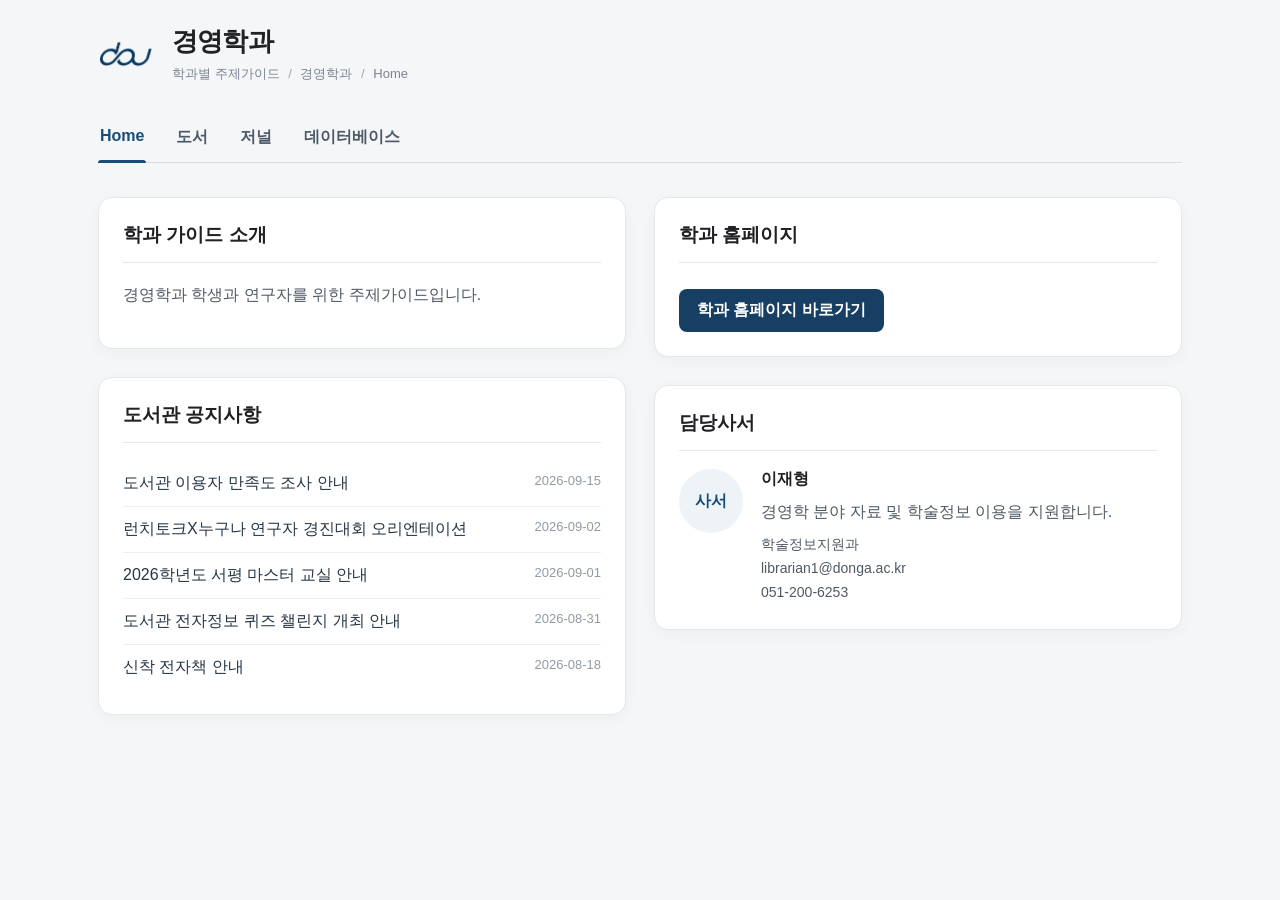
==== commit b2d19266: "도서페이지완료2" ====
--- a/public/guide/business-administration/index.html
+++ b/public/guide/business-administration/index.html
@@ -84,6 +84,76 @@
 
             <ul class="notice-list">
 
+                
+                <li>
+                    <a
+                        href="https://library.donga.ac.kr/community/notice/?pid=38039"
+                        target="_blank"
+                        rel="noopener"
+                    >
+                        도서관 이용자 만족도 조사 안내
+                    </a>
+
+                    <span>
+                        2026-09-15
+                    </span>
+                </li>
+                
+                <li>
+                    <a
+                        href="https://library.donga.ac.kr/community/notice/?pid=37751"
+                        target="_blank"
+                        rel="noopener"
+                    >
+                        런치토크X누구나 연구자 경진대회 오리엔테이션
+                    </a>
+
+                    <span>
+                        2026-09-02
+                    </span>
+                </li>
+                
+                <li>
+                    <a
+                        href="https://library.donga.ac.kr/community/notice/?pid=37622"
+                        target="_blank"
+                        rel="noopener"
+                    >
+                        2026학년도 서평 마스터 교실 안내
+                    </a>
+
+                    <span>
+                        2026-09-01
+                    </span>
+                </li>
+                
+                <li>
+                    <a
+                        href="https://library.donga.ac.kr/community/notice/?pid=37698"
+                        target="_blank"
+                        rel="noopener"
+                    >
+                        도서관 전자정보 퀴즈 챌린지 개최 안내
+                    </a>
+
+                    <span>
+                        2026-08-31
+                    </span>
+                </li>
+                
+                <li>
+                    <a
+                        href="https://library.donga.ac.kr/community/notice/?pid=37528"
+                        target="_blank"
+                        rel="noopener"
+                    >
+                        신착 전자책 안내
+                    </a>
+
+                    <span>
+                        2026-08-18
+                    </span>
+                </li>
                 
 
             </ul>
